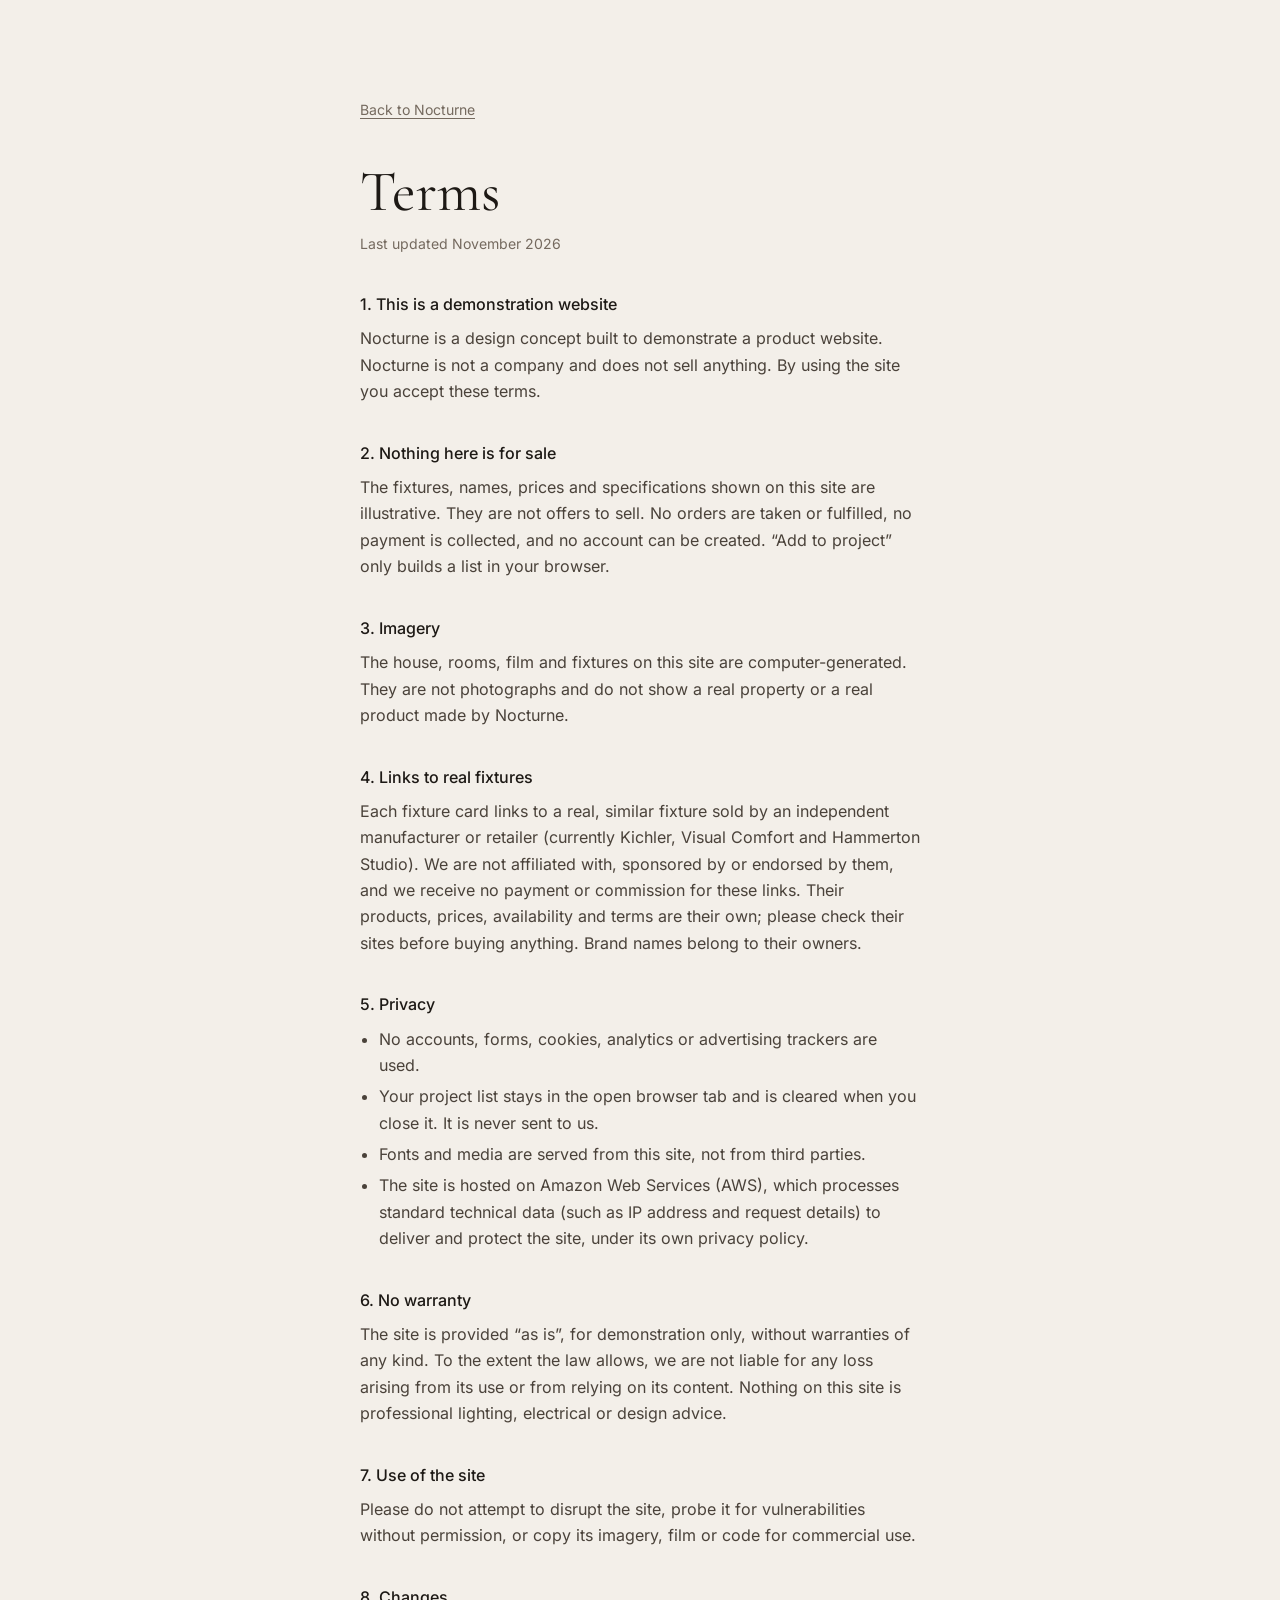
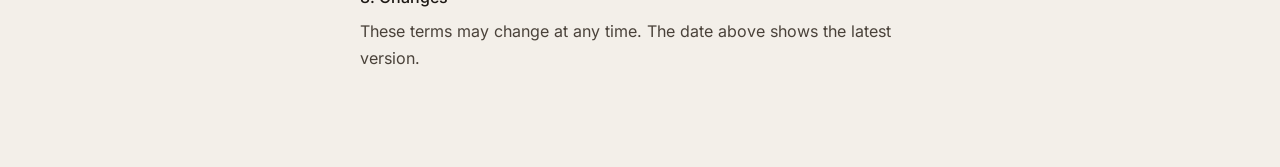
==== terms.html @ 340cb879 "Publish Nocturne demo site (built output) Static build: scroll-scrubbed landing film, fixture lineup" ====
<!doctype html>
<html lang="en">
<head>
<meta charset="utf-8">
<meta http-equiv="Content-Security-Policy" content="default-src 'self'; script-src 'self'; style-src 'self' 'unsafe-inline'; font-src 'self'; img-src 'self' data: blob:; media-src 'self' blob:; connect-src 'self'; worker-src 'self' blob:; object-src 'none'; base-uri 'self'; form-action 'none'; upgrade-insecure-requests">
<meta name="referrer" content="strict-origin-when-cross-origin">
<meta name="viewport" content="width=device-width,initial-scale=1">
<title>Terms — Nocturne</title>
<meta name="description" content="Terms of use for Nocturne, a demonstration website.">
<link rel="stylesheet" href="assets/fonts/fonts.css">
<style>
*{box-sizing:border-box;margin:0;padding:0}
body{background:#f3efe9;color:#1d1915;font:400 1rem/1.65 Inter,system-ui,-apple-system,"Segoe UI",sans-serif;-webkit-font-smoothing:antialiased}
main{max-width:40rem;margin:0 auto;padding:clamp(40px,8vw,96px) clamp(20px,4vw,40px)}
a{color:inherit;text-underline-offset:3px}
:focus-visible{outline:2px solid #6e5642;outline-offset:3px;border-radius:4px}
::selection{background:#6e5642;color:#fff}
.back{font-size:.88rem;color:#756a5f}
h1{font:400 clamp(2.4rem,6vw,3.6rem)/1.05 "Cormorant Garamond",Georgia,serif;margin:2.5rem 0 .6rem}
.updated{font-size:.88rem;color:#756a5f;margin-bottom:1.5rem}
h2{font-size:1rem;font-weight:500;margin:2.2rem 0 .5rem}
p,li{color:#4a423a}
ul{padding-left:1.2rem;margin-top:.4rem}
li+li{margin-top:.3rem}
</style>
</head>
<body>
<main>
  <a class="back" href="./">Back to Nocturne</a>
  <h1>Terms</h1>
  <p class="updated">Last updated November 2026</p>

  <h2>1. This is a demonstration website</h2>
  <p>Nocturne is a design concept built to demonstrate a product website. Nocturne is not a company and does not
     sell anything. By using the site you accept these terms.</p>

  <h2>2. Nothing here is for sale</h2>
  <p>The fixtures, names, prices and specifications shown on this site are illustrative. They are not offers to
     sell. No orders are taken or fulfilled, no payment is collected, and no account can be created. “Add to
     project” only builds a list in your browser.</p>

  <h2>3. Imagery</h2>
  <p>The house, rooms, film and fixtures on this site are computer-generated. They are not photographs and do not
     show a real property or a real product made by Nocturne.</p>

  <h2>4. Links to real fixtures</h2>
  <p>Each fixture card links to a real, similar fixture sold by an independent manufacturer or retailer (currently
     Kichler, Visual Comfort and Hammerton Studio). We are not affiliated with, sponsored by or endorsed by them, and
     we receive no payment or commission for these links. Their products, prices, availability and terms are their
     own; please check their sites before buying anything. Brand names belong to their owners.</p>

  <h2>5. Privacy</h2>
  <ul>
    <li>No accounts, forms, cookies, analytics or advertising trackers are used.</li>
    <li>Your project list stays in the open browser tab and is cleared when you close it. It is never sent to us.</li>
    <li>Fonts and media are served from this site, not from third parties.</li>
    <li>The site is hosted on Amazon Web Services (AWS), which processes standard technical data (such as IP address
        and request details) to deliver and protect the site, under its own privacy policy.</li>
  </ul>

  <h2>6. No warranty</h2>
  <p>The site is provided “as is”, for demonstration only, without warranties of any kind. To the extent the law
     allows, we are not liable for any loss arising from its use or from relying on its content. Nothing on this site
     is professional lighting, electrical or design advice.</p>

  <h2>7. Use of the site</h2>
  <p>Please do not attempt to disrupt the site, probe it for vulnerabilities without permission, or copy its
     imagery, film or code for commercial use.</p>

  <h2>8. Changes</h2>
  <p>These terms may change at any time. The date above shows the latest version.</p>
</main>
</body>
</html>
---- assets/fonts/fonts.css ----
@font-face{font-family:'Cormorant Garamond';font-style:italic;font-weight:500;font-display:swap;src:url(CormorantGaramond-italic-4b5bcd92.woff2) format('woff2');unicode-range:U+0000-00FF, U+0131, U+0152-0153, U+02BB-02BC, U+02C6, U+02DA, U+02DC, U+0304, U+0308, U+0329, U+2000-206F, U+20AC, U+2122, U+2191, U+2193, U+2212, U+2215, U+FEFF, U+FFFD}
@font-face{font-family:'Cormorant Garamond';font-style:normal;font-weight:400;font-display:swap;src:url(CormorantGaramond-normal-abcaa8b4.woff2) format('woff2');unicode-range:U+0000-00FF, U+0131, U+0152-0153, U+02BB-02BC, U+02C6, U+02DA, U+02DC, U+0304, U+0308, U+0329, U+2000-206F, U+20AC, U+2122, U+2191, U+2193, U+2212, U+2215, U+FEFF, U+FFFD}
@font-face{font-family:'Cormorant Garamond';font-style:normal;font-weight:500;font-display:swap;src:url(CormorantGaramond-normal-abcaa8b4.woff2) format('woff2');unicode-range:U+0000-00FF, U+0131, U+0152-0153, U+02BB-02BC, U+02C6, U+02DA, U+02DC, U+0304, U+0308, U+0329, U+2000-206F, U+20AC, U+2122, U+2191, U+2193, U+2212, U+2215, U+FEFF, U+FFFD}
@font-face{font-family:'Cormorant Garamond';font-style:normal;font-weight:600;font-display:swap;src:url(CormorantGaramond-normal-abcaa8b4.woff2) format('woff2');unicode-range:U+0000-00FF, U+0131, U+0152-0153, U+02BB-02BC, U+02C6, U+02DA, U+02DC, U+0304, U+0308, U+0329, U+2000-206F, U+20AC, U+2122, U+2191, U+2193, U+2212, U+2215, U+FEFF, U+FFFD}
@font-face{font-family:'Inter';font-style:normal;font-weight:400;font-display:swap;src:url(Inter-normal-6ab57b19.woff2) format('woff2');unicode-range:U+0000-00FF, U+0131, U+0152-0153, U+02BB-02BC, U+02C6, U+02DA, U+02DC, U+0304, U+0308, U+0329, U+2000-206F, U+20AC, U+2122, U+2191, U+2193, U+2212, U+2215, U+FEFF, U+FFFD}
@font-face{font-family:'Inter';font-style:normal;font-weight:500;font-display:swap;src:url(Inter-normal-6ab57b19.woff2) format('woff2');unicode-range:U+0000-00FF, U+0131, U+0152-0153, U+02BB-02BC, U+02C6, U+02DA, U+02DC, U+0304, U+0308, U+0329, U+2000-206F, U+20AC, U+2122, U+2191, U+2193, U+2212, U+2215, U+FEFF, U+FFFD}
@font-face{font-family:'Inter';font-style:normal;font-weight:600;font-display:swap;src:url(Inter-normal-6ab57b19.woff2) format('woff2');unicode-range:U+0000-00FF, U+0131, U+0152-0153, U+02BB-02BC, U+02C6, U+02DA, U+02DC, U+0304, U+0308, U+0329, U+2000-206F, U+20AC, U+2122, U+2191, U+2193, U+2212, U+2215, U+FEFF, U+FFFD}
@font-face{font-family:'JetBrains Mono';font-style:normal;font-weight:400;font-display:swap;src:url(JetBrainsMono-normal-0a7197f9.woff2) format('woff2');unicode-range:U+0000-00FF, U+0131, U+0152-0153, U+02BB-02BC, U+02C6, U+02DA, U+02DC, U+0304, U+0308, U+0329, U+2000-206F, U+20AC, U+2122, U+2191, U+2193, U+2212, U+2215, U+FEFF, U+FFFD}
@font-face{font-family:'JetBrains Mono';font-style:normal;font-weight:500;font-display:swap;src:url(JetBrainsMono-normal-0a7197f9.woff2) format('woff2');unicode-range:U+0000-00FF, U+0131, U+0152-0153, U+02BB-02BC, U+02C6, U+02DA, U+02DC, U+0304, U+0308, U+0329, U+2000-206F, U+20AC, U+2122, U+2191, U+2193, U+2212, U+2215, U+FEFF, U+FFFD}
@font-face{font-family:'Plus Jakarta Sans';font-style:normal;font-weight:400;font-display:swap;src:url(PlusJakartaSans-normal-d4d84dd1.woff2) format('woff2');unicode-range:U+0000-00FF, U+0131, U+0152-0153, U+02BB-02BC, U+02C6, U+02DA, U+02DC, U+0304, U+0308, U+0329, U+2000-206F, U+20AC, U+2122, U+2191, U+2193, U+2212, U+2215, U+FEFF, U+FFFD}
@font-face{font-family:'Plus Jakarta Sans';font-style:normal;font-weight:500;font-display:swap;src:url(PlusJakartaSans-normal-d4d84dd1.woff2) format('woff2');unicode-range:U+0000-00FF, U+0131, U+0152-0153, U+02BB-02BC, U+02C6, U+02DA, U+02DC, U+0304, U+0308, U+0329, U+2000-206F, U+20AC, U+2122, U+2191, U+2193, U+2212, U+2215, U+FEFF, U+FFFD}
@font-face{font-family:'Plus Jakarta Sans';font-style:normal;font-weight:600;font-display:swap;src:url(PlusJakartaSans-normal-d4d84dd1.woff2) format('woff2');unicode-range:U+0000-00FF, U+0131, U+0152-0153, U+02BB-02BC, U+02C6, U+02DA, U+02DC, U+0304, U+0308, U+0329, U+2000-206F, U+20AC, U+2122, U+2191, U+2193, U+2212, U+2215, U+FEFF, U+FFFD}
@font-face{font-family:'Plus Jakarta Sans';font-style:normal;font-weight:700;font-display:swap;src:url(PlusJakartaSans-normal-d4d84dd1.woff2) format('woff2');unicode-range:U+0000-00FF, U+0131, U+0152-0153, U+02BB-02BC, U+02C6, U+02DA, U+02DC, U+0304, U+0308, U+0329, U+2000-206F, U+20AC, U+2122, U+2191, U+2193, U+2212, U+2215, U+FEFF, U+FFFD}
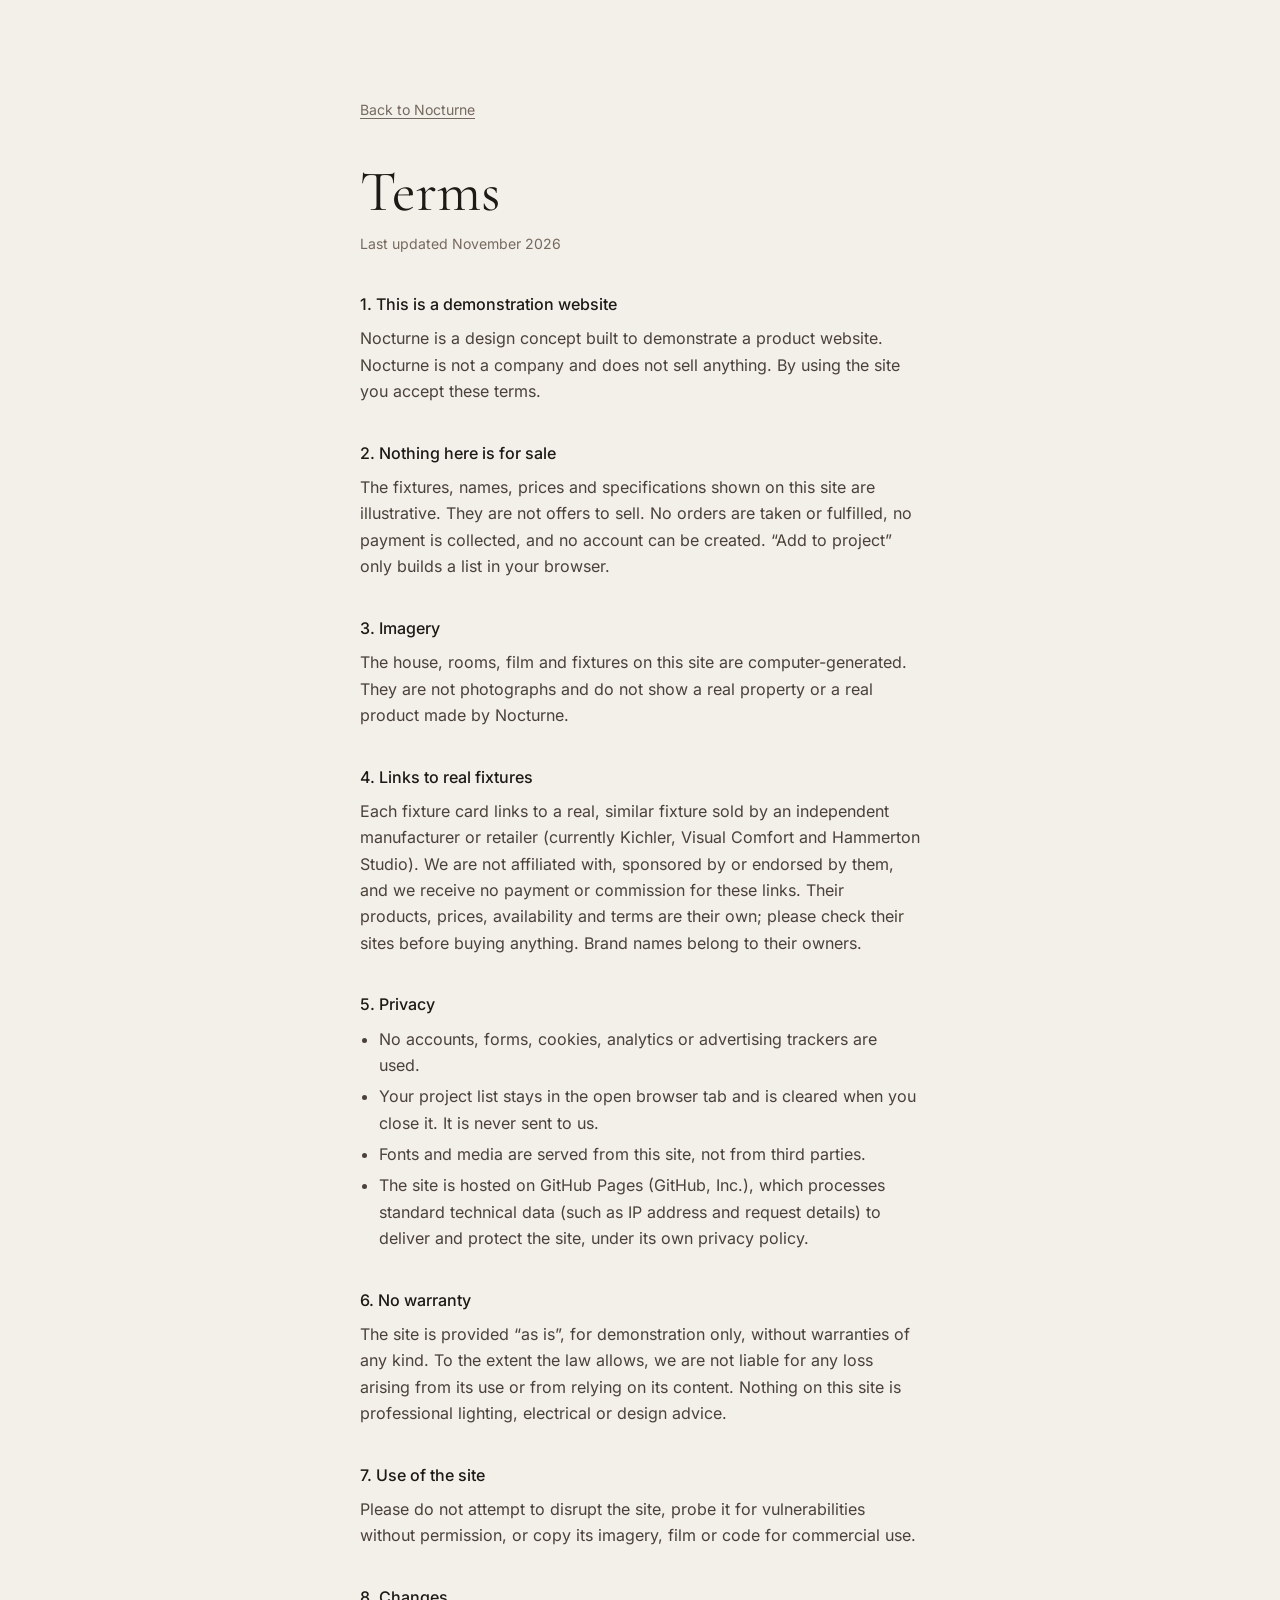
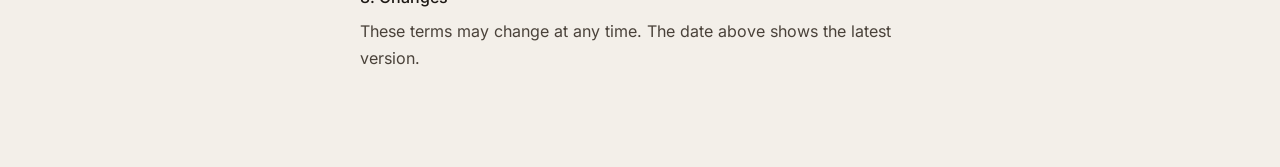
==== commit 4bdc4490: "Terms: hosting is GitHub Pages, not AWS Co-Authored-By: Claude Opus 5.5 <noreply@anthropic.com>" ====
--- a/terms.html
+++ b/terms.html
@@ -54,7 +54,7 @@
     <li>No accounts, forms, cookies, analytics or advertising trackers are used.</li>
     <li>Your project list stays in the open browser tab and is cleared when you close it. It is never sent to us.</li>
     <li>Fonts and media are served from this site, not from third parties.</li>
-    <li>The site is hosted on Amazon Web Services (AWS), which processes standard technical data (such as IP address
+    <li>The site is hosted on GitHub Pages (GitHub, Inc.), which processes standard technical data (such as IP address
         and request details) to deliver and protect the site, under its own privacy policy.</li>
   </ul>
 
